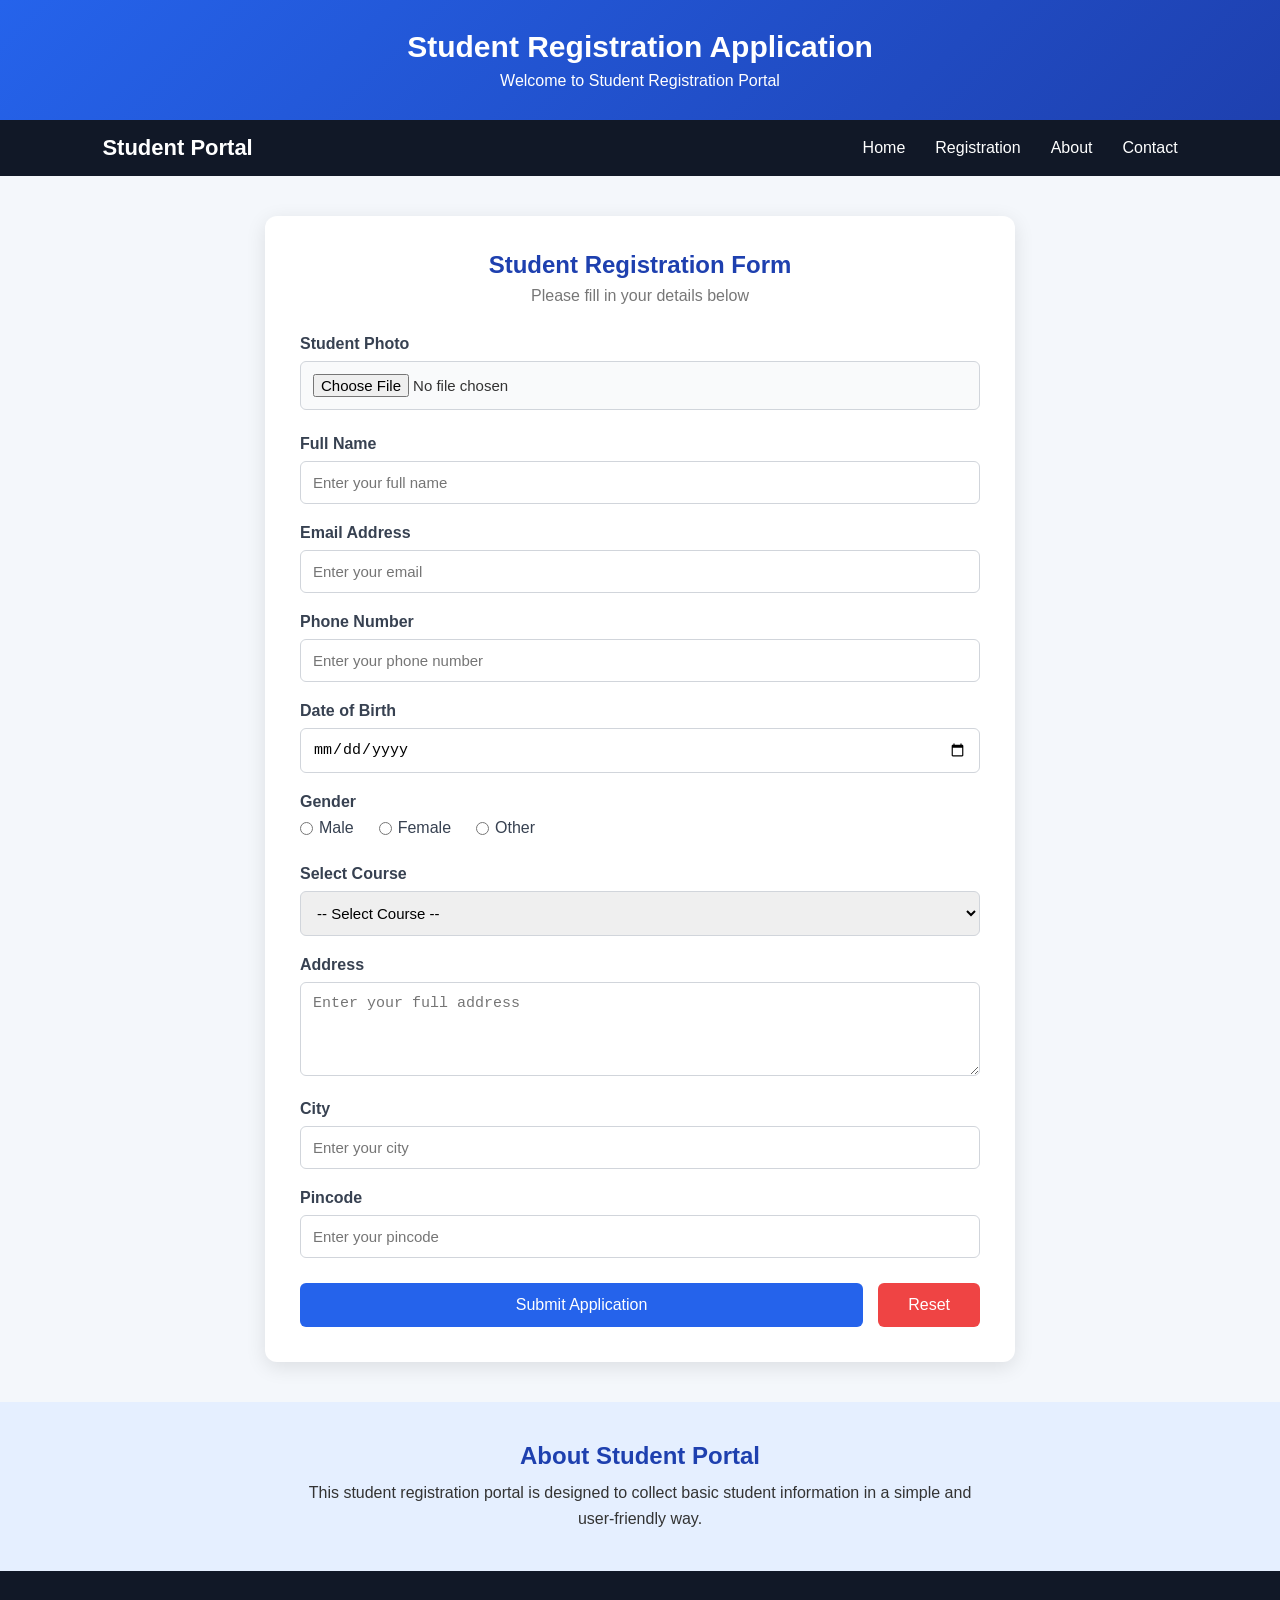
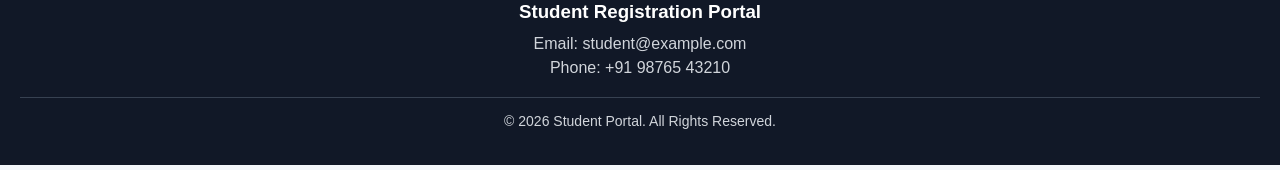
==== index.html @ 3049d426 "Initial student form project" ====
<!DOCTYPE html>
<html lang="en">
<head>
    <meta charset="UTF-8">
    <meta name="viewport" content="width=device-width, initial-scale=1.0">
    <title>Student Registration Form</title>
    <link rel="stylesheet" href="style.css">
</head>
<body>

    <!-- Header -->
    <header>
        <h1>Student Registration Application</h1>
        <p>Welcome to Student Registration Portal</p>
    </header>

    <!-- Navbar -->
    <nav>
        <div class="logo">Student Portal</div>

        <ul>
            <li><a href="#home">Home</a></li>
            <li><a href="#form">Registration</a></li>
            <li><a href="#about">About</a></li>
            <li><a href="#contact">Contact</a></li>
        </ul>
    </nav>

    <!-- Main Content -->
    <main id="form">

        <div class="form-container">

            <h2>Student Registration Form</h2>
            <p class="form-subtitle">Please fill in your details below</p>

            <form>

                <!-- Student Image -->
                <div class="image-section">
                    <label for="studentImage">Student Photo</label>
                    <input type="file" id="studentImage" accept="image/*">
                </div>

                <!-- Name -->
                <div class="form-group">
                    <label for="fullname">Full Name</label>
                    <input 
                        type="text" 
                        id="fullname" 
                        placeholder="Enter your full name"
                        required
                    >
                </div>

                <!-- Email -->
                <div class="form-group">
                    <label for="email">Email Address</label>
                    <input 
                        type="email" 
                        id="email" 
                        placeholder="Enter your email"
                        required
                    >
                </div>

                <!-- Phone -->
                <div class="form-group">
                    <label for="phone">Phone Number</label>
                    <input 
                        type="tel" 
                        id="phone" 
                        placeholder="Enter your phone number"
                        required
                    >
                </div>

                <!-- Date of Birth -->
                <div class="form-group">
                    <label for="dob">Date of Birth</label>
                    <input type="date" id="dob" required>
                </div>

                <!-- Gender -->
                <div class="form-group">
                    <label>Gender</label>

                    <div class="gender">
                        <label>
                            <input type="radio" name="gender" value="male">
                            Male
                        </label>

                        <label>
                            <input type="radio" name="gender" value="female">
                            Female
                        </label>

                        <label>
                            <input type="radio" name="gender" value="other">
                            Other
                        </label>
                    </div>
                </div>

                <!-- Course -->
                <div class="form-group">
                    <label for="course">Select Course</label>

                    <select id="course" required>
                        <option value="">-- Select Course --</option>
                        <option value="bca">BCA</option>
                        <option value="bba">BBA</option>
                        <option value="bcom">B.Com</option>
                        <option value="ba">B.A</option>
                        <option value="bsc">B.Sc</option>
                        <option value="mca">MCA</option>
                    </select>
                </div>

                <!-- Address -->
                <div class="form-group">
                    <label for="address">Address</label>

                    <textarea 
                        id="address" 
                        rows="4"
                        placeholder="Enter your full address"
                        required
                    ></textarea>
                </div>

                <!-- City -->
                <div class="form-group">
                    <label for="city">City</label>

                    <input 
                        type="text" 
                        id="city" 
                        placeholder="Enter your city"
                        required
                    >
                </div>

                <!-- Pincode -->
                <div class="form-group">
                    <label for="pincode">Pincode</label>

                    <input 
                        type="text" 
                        id="pincode" 
                        placeholder="Enter your pincode"
                        required
                    >
                </div>

                <!-- Buttons -->
                <div class="buttons">
                    <button type="submit" class="submit-btn">
                        Submit Application
                    </button>

                    <button type="reset" class="reset-btn">
                        Reset
                    </button>
                </div>

            </form>

        </div>

    </main>

    <!-- About Section -->
    <section id="about" class="about">
        <h2>About Student Portal</h2>
        <p>
            This student registration portal is designed to collect
            basic student information in a simple and user-friendly way.
        </p>
    </section>

    <!-- Footer -->
    <footer id="contact">
        <h3>Student Registration Portal</h3>
        <p>Email: student@example.com</p>
        <p>Phone: +91 98765 43210</p>
        <p class="copyright">
            © 2026 Student Portal. All Rights Reserved.
        </p>
    </footer>

</body>
</html>
---- style.css ----
/* Reset */
* {
    margin: 0;
    padding: 0;
    box-sizing: border-box;
}

/* Body */
body {
    font-family: Arial, sans-serif;
    background-color: #f4f7fb;
    color: #333;
}

/* Header */
header {
    background: linear-gradient(135deg, #2563eb, #1e40af);
    color: white;
    text-align: center;
    padding: 30px 20px;
}

header h1 {
    font-size: 30px;
    margin-bottom: 8px;
}

header p {
    font-size: 16px;
}

/* Navbar */
nav {
    background-color: #111827;
    color: white;
    display: flex;
    justify-content: space-between;
    align-items: center;
    padding: 15px 8%;
}

.logo {
    font-size: 22px;
    font-weight: bold;
}

nav ul {
    list-style: none;
    display: flex;
    gap: 30px;
}

nav ul li a {
    text-decoration: none;
    color: white;
    font-size: 16px;
    transition: 0.3s;
}

nav ul li a:hover {
    color: #60a5fa;
}

/* Main */
main {
    padding: 40px 20px;
}

/* Form Container */
.form-container {
    max-width: 750px;
    margin: auto;
    background-color: white;
    padding: 35px;
    border-radius: 12px;
    box-shadow: 0 5px 20px rgba(0, 0, 0, 0.1);
}

.form-container h2 {
    text-align: center;
    color: #1e40af;
    margin-bottom: 8px;
}

.form-subtitle {
    text-align: center;
    color: #777;
    margin-bottom: 30px;
}

/* Form Group */
.form-group {
    margin-bottom: 20px;
}

.form-group label,
.image-section label {
    display: block;
    font-weight: bold;
    margin-bottom: 8px;
    color: #374151;
}

/* Inputs */
input,
select,
textarea {
    width: 100%;
    padding: 12px;
    border: 1px solid #d1d5db;
    border-radius: 6px;
    font-size: 15px;
    outline: none;
    transition: 0.3s;
}

input:focus,
select:focus,
textarea:focus {
    border-color: #2563eb;
    box-shadow: 0 0 4px rgba(37, 99, 235, 0.3);
}

/* Image Upload */
.image-section {
    margin-bottom: 25px;
}

.image-section input {
    background-color: #f9fafb;
    cursor: pointer;
}

/* Gender */
.gender {
    display: flex;
    gap: 25px;
}

.gender label {
    font-weight: normal;
    display: flex;
    align-items: center;
    gap: 6px;
}

.gender input {
    width: auto;
}

/* Textarea */
textarea {
    resize: vertical;
}

/* Buttons */
.buttons {
    display: flex;
    gap: 15px;
    margin-top: 25px;
}

button {
    border: none;
    padding: 13px 25px;
    border-radius: 6px;
    font-size: 16px;
    cursor: pointer;
    transition: 0.3s;
}

.submit-btn {
    background-color: #2563eb;
    color: white;
    flex: 1;
}

.submit-btn:hover {
    background-color: #1d4ed8;
}

.reset-btn {
    background-color: #ef4444;
    color: white;
    padding-left: 30px;
    padding-right: 30px;
}

.reset-btn:hover {
    background-color: #dc2626;
}

/* About */
.about {
    background-color: #e5efff;
    text-align: center;
    padding: 40px 20px;
}

.about h2 {
    color: #1e40af;
    margin-bottom: 10px;
}

.about p {
    max-width: 700px;
    margin: auto;
    line-height: 1.6;
}

/* Footer */
footer {
    background-color: #111827;
    color: white;
    text-align: center;
    padding: 30px 20px;
}

footer h3 {
    margin-bottom: 12px;
}

footer p {
    margin: 6px 0;
    color: #d1d5db;
}

.copyright {
    margin-top: 20px !important;
    padding-top: 15px;
    border-top: 1px solid #374151;
    font-size: 14px;
}

/* Responsive Design */
@media (max-width: 650px) {

    header h1 {
        font-size: 23px;
    }

    nav {
        flex-direction: column;
        gap: 15px;
    }

    nav ul {
        gap: 15px;
        flex-wrap: wrap;
        justify-content: center;
    }

    .form-container {
        padding: 25px 20px;
    }

    .gender {
        flex-direction: column;
        gap: 10px;
    }

    .buttons {
        flex-direction: column;
    }

    .reset-btn {
        width: 100%;
    }
}
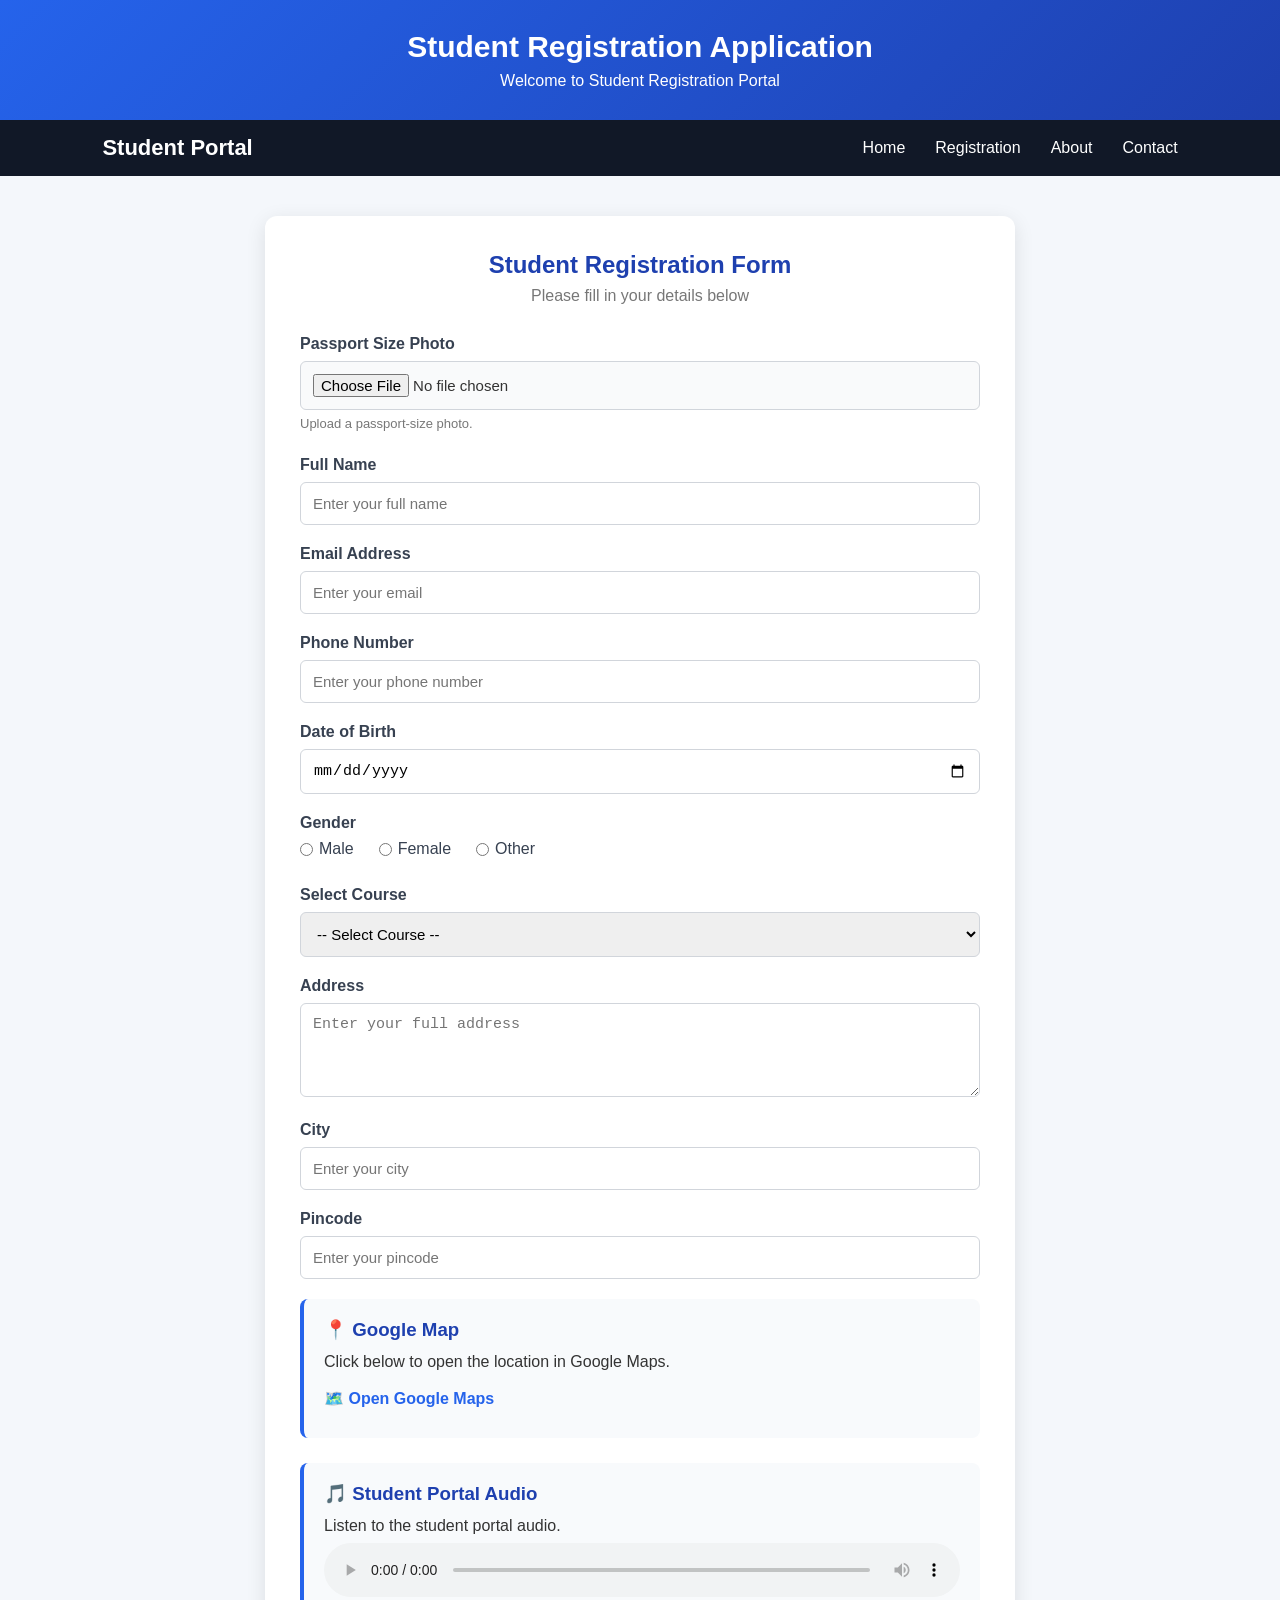
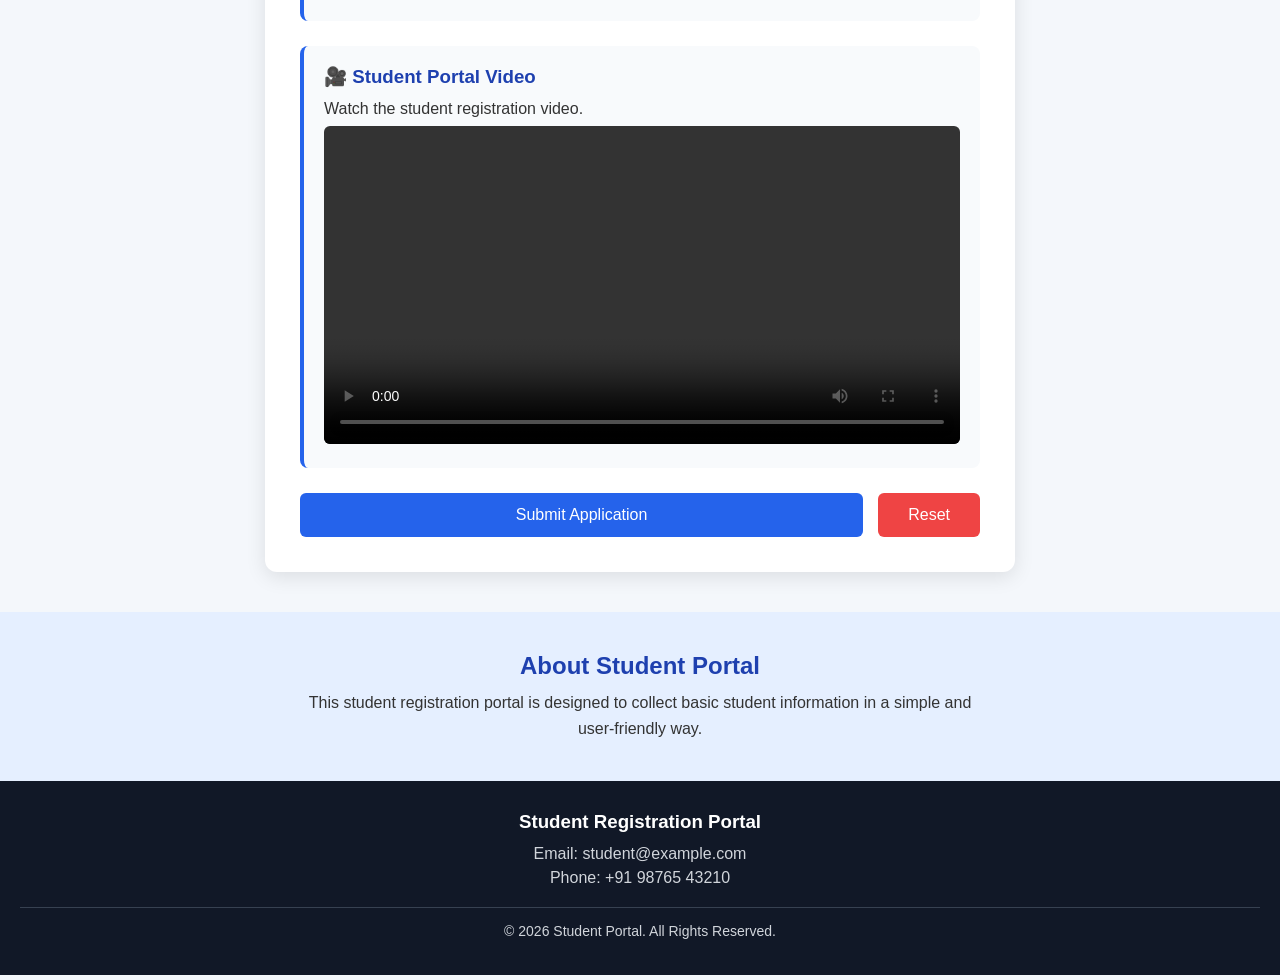
==== commit 5eb3e7f7: "Add student registration form" ====
--- a/index.html
+++ b/index.html
@@ -1,15 +1,19 @@
 <!DOCTYPE html>
 <html lang="en">
+
 <head>
     <meta charset="UTF-8">
     <meta name="viewport" content="width=device-width, initial-scale=1.0">
+
     <title>Student Registration Form</title>
+
     <link rel="stylesheet" href="style.css">
 </head>
+
 <body>
 
     <!-- Header -->
-    <header>
+    <header id="home">
         <h1>Student Registration Application</h1>
         <p>Welcome to Student Registration Portal</p>
     </header>
@@ -32,137 +36,308 @@
         <div class="form-container">
 
             <h2>Student Registration Form</h2>
-            <p class="form-subtitle">Please fill in your details below</p>
+
+            <p class="form-subtitle">
+                Please fill in your details below
+            </p>
 
             <form>
 
-                <!-- Student Image -->
+                <!-- Passport Size Photo -->
                 <div class="image-section">
-                    <label for="studentImage">Student Photo</label>
-                    <input type="file" id="studentImage" accept="image/*">
-                </div>
+
+                    <label for="studentImage">
+                        Passport Size Photo
+                    </label>
+
+                    <input
+                        type="file"
+                        id="studentImage"
+                        accept="image/*"
+                        onchange="previewPhoto(event)"
+                        required
+                    >
+
+                    <p class="photo-note">
+                        Upload a passport-size photo.
+                    </p>
+
+                    <img
+                        id="photoPreview"
+                        class="photo-preview"
+                        alt="Passport Photo Preview"
+                    >
+
+                </div>
+
 
                 <!-- Name -->
                 <div class="form-group">
-                    <label for="fullname">Full Name</label>
-                    <input 
-                        type="text" 
-                        id="fullname" 
+
+                    <label for="fullname">
+                        Full Name
+                    </label>
+
+                    <input
+                        type="text"
+                        id="fullname"
                         placeholder="Enter your full name"
                         required
                     >
-                </div>
+
+                </div>
+
 
                 <!-- Email -->
                 <div class="form-group">
-                    <label for="email">Email Address</label>
-                    <input 
-                        type="email" 
-                        id="email" 
+
+                    <label for="email">
+                        Email Address
+                    </label>
+
+                    <input
+                        type="email"
+                        id="email"
                         placeholder="Enter your email"
                         required
                     >
-                </div>
+
+                </div>
+
 
                 <!-- Phone -->
                 <div class="form-group">
-                    <label for="phone">Phone Number</label>
-                    <input 
-                        type="tel" 
-                        id="phone" 
+
+                    <label for="phone">
+                        Phone Number
+                    </label>
+
+                    <input
+                        type="tel"
+                        id="phone"
                         placeholder="Enter your phone number"
                         required
                     >
-                </div>
+
+                </div>
+
 
                 <!-- Date of Birth -->
                 <div class="form-group">
-                    <label for="dob">Date of Birth</label>
-                    <input type="date" id="dob" required>
-                </div>
+
+                    <label for="dob">
+                        Date of Birth
+                    </label>
+
+                    <input
+                        type="date"
+                        id="dob"
+                        required
+                    >
+
+                </div>
+
 
                 <!-- Gender -->
                 <div class="form-group">
+
                     <label>Gender</label>
 
                     <div class="gender">
+
                         <label>
-                            <input type="radio" name="gender" value="male">
+                            <input
+                                type="radio"
+                                name="gender"
+                                value="male"
+                                required
+                            >
                             Male
                         </label>
 
                         <label>
-                            <input type="radio" name="gender" value="female">
+                            <input
+                                type="radio"
+                                name="gender"
+                                value="female"
+                            >
                             Female
                         </label>
 
                         <label>
-                            <input type="radio" name="gender" value="other">
+                            <input
+                                type="radio"
+                                name="gender"
+                                value="other"
+                            >
                             Other
                         </label>
+
                     </div>
-                </div>
+
+                </div>
+
 
                 <!-- Course -->
                 <div class="form-group">
-                    <label for="course">Select Course</label>
+
+                    <label for="course">
+                        Select Course
+                    </label>
 
                     <select id="course" required>
-                        <option value="">-- Select Course --</option>
+
+                        <option value="">
+                            -- Select Course --
+                        </option>
+
                         <option value="bca">BCA</option>
                         <option value="bba">BBA</option>
                         <option value="bcom">B.Com</option>
                         <option value="ba">B.A</option>
                         <option value="bsc">B.Sc</option>
                         <option value="mca">MCA</option>
+
                     </select>
-                </div>
+
+                </div>
+
 
                 <!-- Address -->
                 <div class="form-group">
-                    <label for="address">Address</label>
-
-                    <textarea 
-                        id="address" 
+
+                    <label for="address">
+                        Address
+                    </label>
+
+                    <textarea
+                        id="address"
                         rows="4"
                         placeholder="Enter your full address"
                         required
                     ></textarea>
-                </div>
+
+                </div>
+
 
                 <!-- City -->
                 <div class="form-group">
-                    <label for="city">City</label>
-
-                    <input 
-                        type="text" 
-                        id="city" 
+
+                    <label for="city">
+                        City
+                    </label>
+
+                    <input
+                        type="text"
+                        id="city"
                         placeholder="Enter your city"
                         required
                     >
-                </div>
+
+                </div>
+
 
                 <!-- Pincode -->
                 <div class="form-group">
-                    <label for="pincode">Pincode</label>
-
-                    <input 
-                        type="text" 
-                        id="pincode" 
+
+                    <label for="pincode">
+                        Pincode
+                    </label>
+
+                    <input
+                        type="text"
+                        id="pincode"
                         placeholder="Enter your pincode"
                         required
                     >
-                </div>
+
+                </div>
+
+
+                <!-- Google Map -->
+                <div class="media-section">
+
+                    <h3>📍 Google Map</h3>
+
+                    <p>
+                        Click below to open the location in Google Maps.
+                    </p>
+
+                    <br>
+
+                    <a
+                        href="https://www.google.com/maps"
+                        target="_blank"
+                    >
+                        🗺️ Open Google Maps
+                    </a>
+
+                </div>
+
+
+                <!-- Audio -->
+                <div class="media-section">
+
+                    <h3>🎵 Student Portal Audio</h3>
+
+                    <p>
+                        Listen to the student portal audio.
+                    </p>
+
+                    <audio controls>
+
+                        <source
+                            src="audio/student-audio.mp3"
+                            type="audio/mpeg"
+                        >
+
+                        Your browser does not support audio.
+
+                    </audio>
+
+                </div>
+
+
+                <!-- Video -->
+                <div class="media-section">
+
+                    <h3>🎥 Student Portal Video</h3>
+
+                    <p>
+                        Watch the student registration video.
+                    </p>
+
+                    <video controls>
+
+                        <source
+                            src="video/student-video.mp4"
+                            type="video/mp4"
+                        >
+
+                        Your browser does not support video.
+
+                    </video>
+
+                </div>
+
 
                 <!-- Buttons -->
                 <div class="buttons">
-                    <button type="submit" class="submit-btn">
+
+                    <button
+                        type="submit"
+                        class="submit-btn"
+                    >
                         Submit Application
                     </button>
 
-                    <button type="reset" class="reset-btn">
+                    <button
+                        type="reset"
+                        class="reset-btn"
+                    >
                         Reset
                     </button>
+
                 </div>
 
             </form>
@@ -170,25 +345,67 @@
         </div>
 
     </main>
+
 
     <!-- About Section -->
     <section id="about" class="about">
+
         <h2>About Student Portal</h2>
+
         <p>
             This student registration portal is designed to collect
             basic student information in a simple and user-friendly way.
         </p>
+
     </section>
+
 
     <!-- Footer -->
     <footer id="contact">
+
         <h3>Student Registration Portal</h3>
+
         <p>Email: student@example.com</p>
+
         <p>Phone: +91 98765 43210</p>
+
         <p class="copyright">
             © 2026 Student Portal. All Rights Reserved.
         </p>
+
     </footer>
 
+
+    <!-- Photo Preview JavaScript -->
+    <script>
+
+        function previewPhoto(event) {
+
+            const file = event.target.files[0];
+
+            const preview =
+                document.getElementById("photoPreview");
+
+            if (file) {
+
+                const reader = new FileReader();
+
+                reader.onload = function(e) {
+
+                    preview.src = e.target.result;
+
+                    preview.style.display = "block";
+
+                };
+
+                reader.readAsDataURL(file);
+
+            }
+
+        }
+
+    </script>
+
 </body>
+
 </html>
--- a/style.css
+++ b/style.css
@@ -131,6 +131,23 @@
     cursor: pointer;
 }
 
+/* Passport Photo */
+.photo-preview {
+    width: 130px;
+    height: 170px;
+    object-fit: cover;
+    border: 2px solid #2563eb;
+    border-radius: 5px;
+    margin-top: 12px;
+    display: none;
+}
+
+.photo-note {
+    font-size: 13px;
+    color: #777;
+    margin-top: 6px;
+}
+
 /* Gender */
 .gender {
     display: flex;
@@ -151,6 +168,39 @@
 /* Textarea */
 textarea {
     resize: vertical;
+}
+
+/* Extra Media Sections */
+.media-section {
+    margin-bottom: 25px;
+    padding: 20px;
+    background-color: #f8fafc;
+    border-radius: 8px;
+    border-left: 4px solid #2563eb;
+}
+
+.media-section h3 {
+    color: #1e40af;
+    margin-bottom: 12px;
+}
+
+.media-section a {
+    display: inline-block;
+    color: #2563eb;
+    font-weight: bold;
+    text-decoration: none;
+    margin-bottom: 10px;
+}
+
+.media-section a:hover {
+    text-decoration: underline;
+}
+
+audio,
+video {
+    width: 100%;
+    margin-top: 8px;
+    border-radius: 6px;
 }
 
 /* Buttons */
@@ -266,4 +316,9 @@
     .reset-btn {
         width: 100%;
     }
-}
+
+    .photo-preview {
+        width: 120px;
+        height: 160px;
+    }
+}
